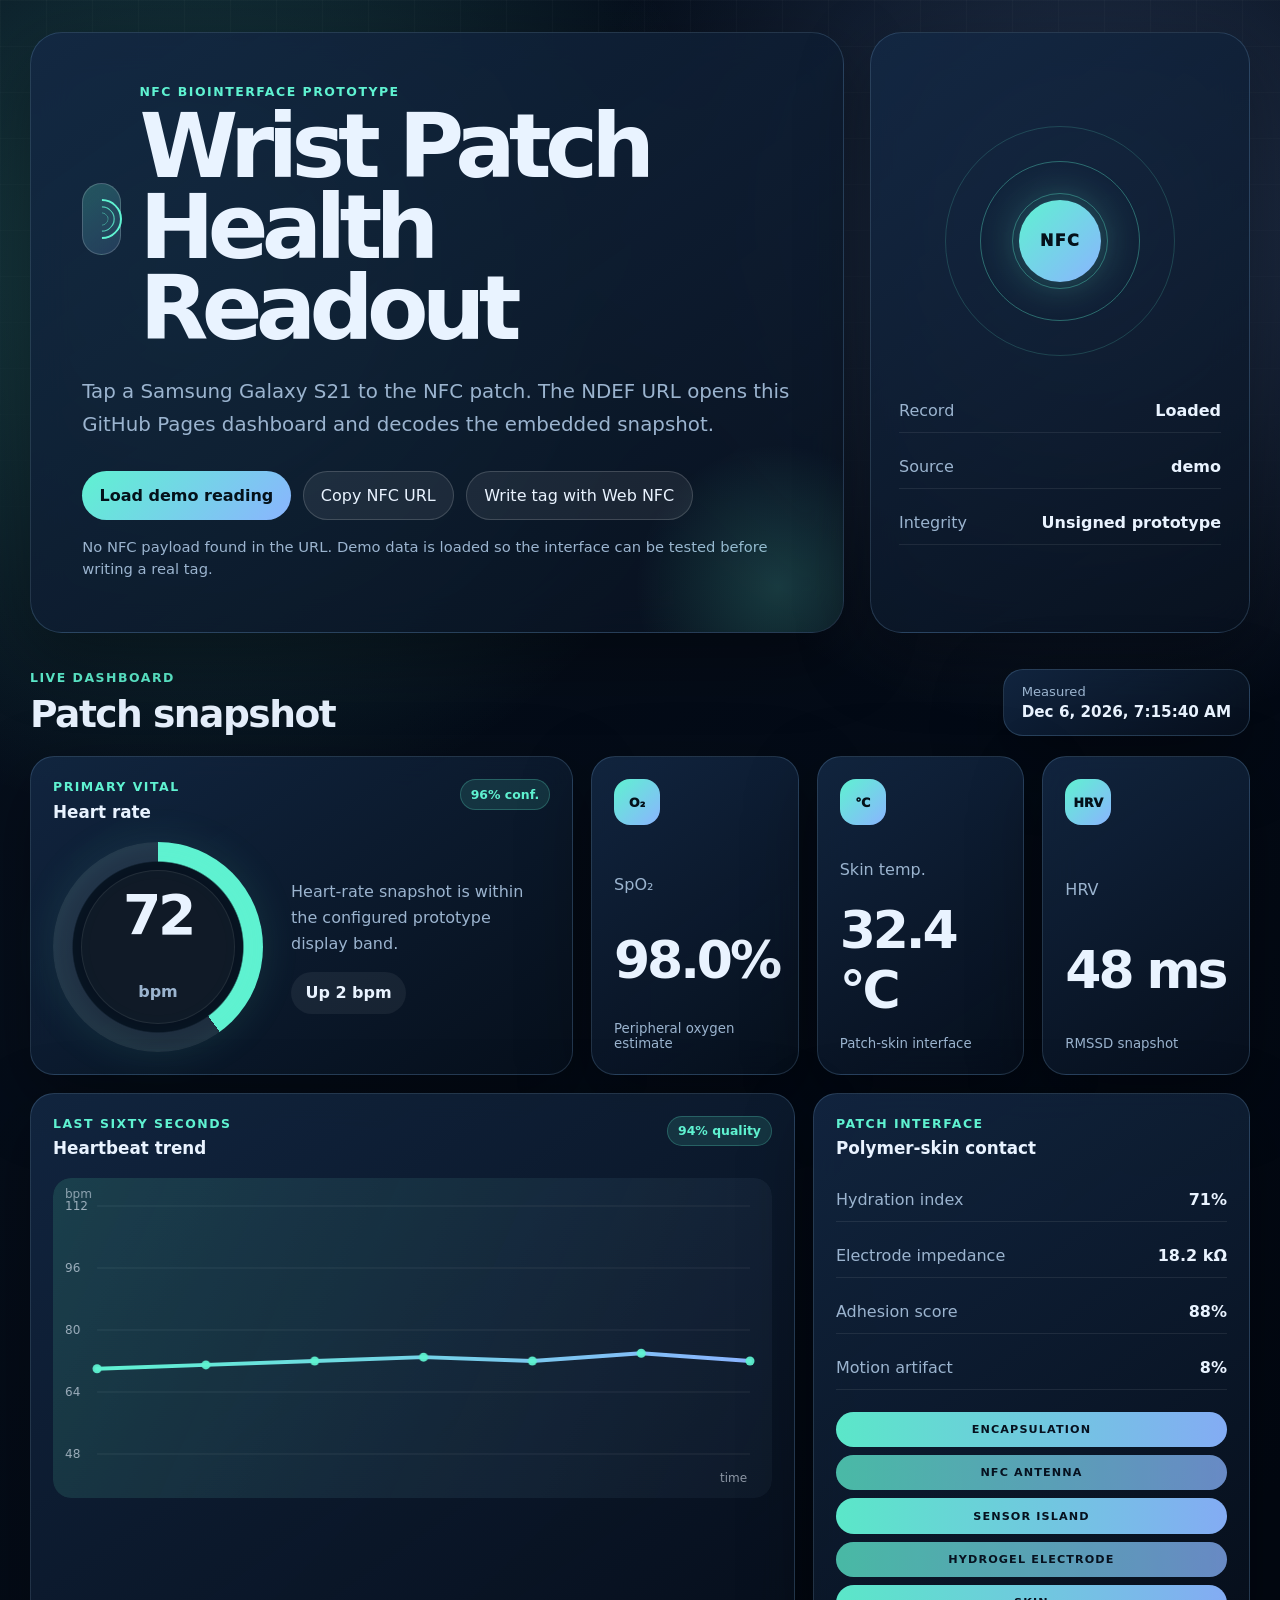
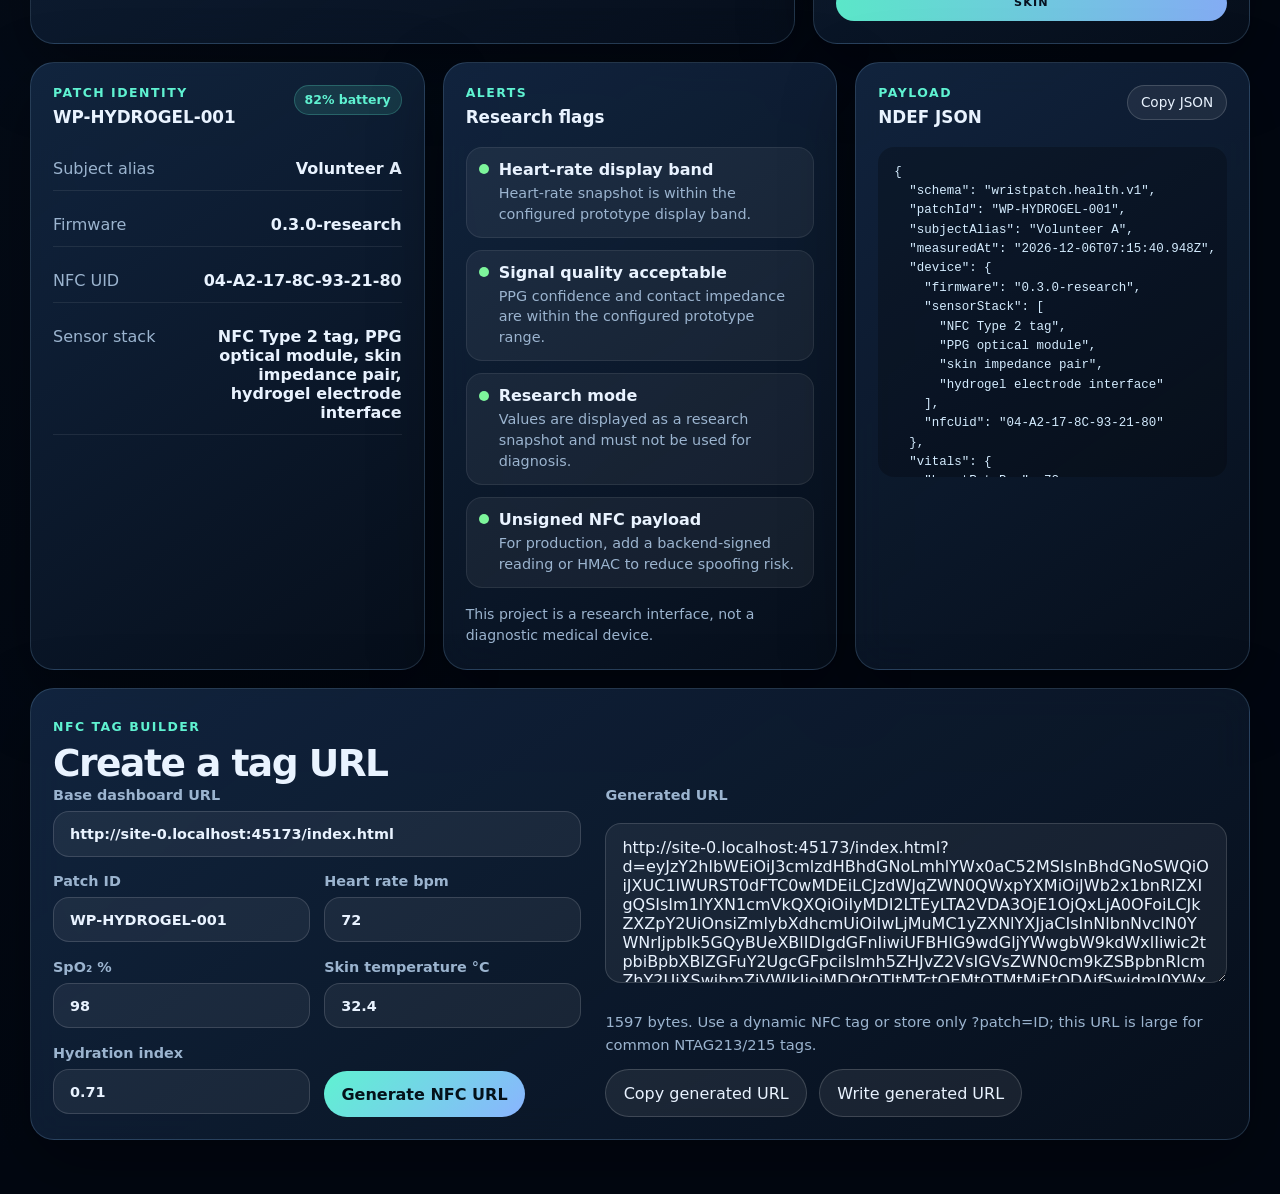
==== index.html @ dd530c8d "Add files via upload" ====
<!doctype html>
<html lang="en" data-theme="dark">
<head>
  <meta charset="utf-8" />
  <meta name="viewport" content="width=device-width, initial-scale=1, viewport-fit=cover" />
  <meta name="theme-color" content="#07111f" />
  <meta name="description" content="NFC-readable wrist patch health dashboard for GitHub Pages and Samsung Galaxy S21." />
  <title>NFC Wrist Patch Dashboard</title>
  <link rel="manifest" href="manifest.webmanifest" />
  <link rel="stylesheet" href="assets/styles.css" />
</head>
<body>
  <a class="skip-link" href="#dashboard">Skip to dashboard</a>

  <main class="app-shell">
    <section class="hero" aria-labelledby="page-title">
      <div class="hero__content">
        <div class="brand-row" aria-label="Project identity">
          <div class="brand-mark" aria-hidden="true">
            <span></span><span></span><span></span>
          </div>
          <div>
            <p class="eyebrow">NFC Biointerface Prototype</p>
            <h1 id="page-title">Wrist Patch Health Readout</h1>
          </div>
        </div>
        <p class="hero__copy">
          Tap a Samsung Galaxy S21 to the NFC patch. The NDEF URL opens this GitHub Pages dashboard and decodes the embedded snapshot.
        </p>
        <div class="hero__actions" aria-label="Dashboard actions">
          <button class="button button--primary" id="demoButton" type="button">Load demo reading</button>
          <button class="button" id="copyUrlButton" type="button">Copy NFC URL</button>
          <button class="button" id="writeTagButton" type="button">Write tag with Web NFC</button>
        </div>
        <p class="notice" id="runtimeNotice" role="status" aria-live="polite"></p>
      </div>
      <aside class="hero__panel" aria-label="Current NFC status">
        <div class="nfc-orbit" aria-hidden="true">
          <div class="orbit orbit--outer"></div>
          <div class="orbit orbit--middle"></div>
          <div class="orbit orbit--inner"></div>
          <div class="orbit__core">NFC</div>
        </div>
        <dl class="status-list">
          <div><dt>Record</dt><dd id="recordStatus">Waiting</dd></div>
          <div><dt>Source</dt><dd id="recordSource">No tag yet</dd></div>
          <div><dt>Integrity</dt><dd id="integrityStatus">Unsigned</dd></div>
        </dl>
      </aside>
    </section>

    <section class="dashboard" id="dashboard" aria-labelledby="dashboard-title">
      <div class="section-heading">
        <div>
          <p class="eyebrow">Live dashboard</p>
          <h2 id="dashboard-title">Patch snapshot</h2>
        </div>
        <div class="timestamp-card">
          <span>Measured</span>
          <strong id="measuredAt">—</strong>
        </div>
      </div>

      <div class="grid grid--hero-metrics">
        <article class="card card--pulse" aria-labelledby="heart-rate-title">
          <div class="card__header">
            <div>
              <p class="eyebrow">Primary vital</p>
              <h3 id="heart-rate-title">Heart rate</h3>
            </div>
            <span class="quality-pill" id="heartConfidence">—</span>
          </div>
          <div class="pulse-layout">
            <div class="metric-ring" id="heartRing" style="--value: 0;" role="img" aria-label="Heart rate gauge">
              <div class="metric-ring__inner">
                <strong id="heartRate">—</strong>
                <span>bpm</span>
              </div>
            </div>
            <div class="pulse-meta">
              <p id="heartStatus">Awaiting NFC reading.</p>
              <div class="trend" id="heartTrend">—</div>
            </div>
          </div>
        </article>

        <article class="card mini-metric">
          <span class="metric-icon" aria-hidden="true">O₂</span>
          <p>SpO₂</p>
          <strong id="spo2">—</strong>
          <small>Peripheral oxygen estimate</small>
        </article>

        <article class="card mini-metric">
          <span class="metric-icon" aria-hidden="true">℃</span>
          <p>Skin temp.</p>
          <strong id="skinTemp">—</strong>
          <small>Patch-skin interface</small>
        </article>

        <article class="card mini-metric">
          <span class="metric-icon" aria-hidden="true">HRV</span>
          <p>HRV</p>
          <strong id="hrv">—</strong>
          <small>RMSSD snapshot</small>
        </article>
      </div>

      <div class="grid grid--secondary">
        <article class="card chart-card">
          <div class="card__header">
            <div>
              <p class="eyebrow">Last sixty seconds</p>
              <h3>Heartbeat trend</h3>
            </div>
            <span class="quality-pill" id="signalQuality">—</span>
          </div>
          <canvas id="heartChart" width="900" height="320" aria-label="Heart-rate trend chart"></canvas>
        </article>

        <article class="card materials-card">
          <div class="card__header">
            <div>
              <p class="eyebrow">Patch interface</p>
              <h3>Polymer-skin contact</h3>
            </div>
          </div>
          <dl class="interface-metrics">
            <div><dt>Hydration index</dt><dd id="hydration">—</dd></div>
            <div><dt>Electrode impedance</dt><dd id="impedance">—</dd></div>
            <div><dt>Adhesion score</dt><dd id="adhesion">—</dd></div>
            <div><dt>Motion artifact</dt><dd id="motionArtifact">—</dd></div>
          </dl>
          <div class="stack-visual" aria-hidden="true">
            <span>encapsulation</span><span>NFC antenna</span><span>sensor island</span><span>hydrogel electrode</span><span>skin</span>
          </div>
        </article>
      </div>

      <div class="grid grid--details">
        <article class="card">
          <div class="card__header">
            <div>
              <p class="eyebrow">Patch identity</p>
              <h3 id="patchId">—</h3>
            </div>
            <span class="quality-pill" id="battery">—</span>
          </div>
          <dl class="detail-list">
            <div><dt>Subject alias</dt><dd id="subjectAlias">—</dd></div>
            <div><dt>Firmware</dt><dd id="firmware">—</dd></div>
            <div><dt>NFC UID</dt><dd id="nfcUid">—</dd></div>
            <div><dt>Sensor stack</dt><dd id="sensorStack">—</dd></div>
          </dl>
        </article>

        <article class="card">
          <div class="card__header">
            <div>
              <p class="eyebrow">Alerts</p>
              <h3>Research flags</h3>
            </div>
          </div>
          <ul class="alert-list" id="alerts"></ul>
          <p class="card-note">This project is a research interface, not a diagnostic medical device.</p>
        </article>

        <article class="card raw-card">
          <div class="card__header">
            <div>
              <p class="eyebrow">Payload</p>
              <h3>NDEF JSON</h3>
            </div>
            <button class="button button--small" id="copyJsonButton" type="button">Copy JSON</button>
          </div>
          <pre id="rawPayload" tabindex="0">No NFC payload loaded.</pre>
        </article>
      </div>
    </section>

    <section class="builder card" aria-labelledby="builder-title">
      <div class="section-heading">
        <div>
          <p class="eyebrow">NFC tag builder</p>
          <h2 id="builder-title">Create a tag URL</h2>
        </div>
      </div>
      <div class="builder-grid">
        <form id="builderForm" class="builder-form">
          <label>Base dashboard URL
            <input name="baseUrl" id="baseUrl" inputmode="url" autocomplete="url" />
          </label>
          <label>Patch ID
            <input name="patchId" id="builderPatchId" value="WP-HYDROGEL-001" />
          </label>
          <label>Heart rate bpm
            <input name="heartRate" id="builderHeartRate" type="number" min="25" max="240" value="72" />
          </label>
          <label>SpO₂ %
            <input name="spo2" id="builderSpo2" type="number" min="50" max="100" step="0.1" value="98" />
          </label>
          <label>Skin temperature °C
            <input name="skinTemp" id="builderSkinTemp" type="number" min="20" max="45" step="0.1" value="32.4" />
          </label>
          <label>Hydration index
            <input name="hydration" id="builderHydration" type="number" min="0" max="1" step="0.01" value="0.71" />
          </label>
          <button class="button button--primary" type="submit">Generate NFC URL</button>
        </form>
        <div class="builder-output">
          <label for="generatedUrl">Generated URL</label>
          <textarea id="generatedUrl" rows="6" readonly></textarea>
          <p id="urlSize" class="notice"></p>
          <div class="hero__actions">
            <button class="button" id="copyGeneratedButton" type="button">Copy generated URL</button>
            <button class="button" id="writeGeneratedButton" type="button">Write generated URL</button>
          </div>
        </div>
      </div>
    </section>
  </main>

  <template id="alertTemplate">
    <li><span></span><strong></strong><p></p></li>
  </template>

  <script src="assets/app.js" defer></script>
</body>
</html>
---- assets/styles.css ----
:root {
  color-scheme: dark;
  --bg: #07111f;
  --bg-2: #0d1f34;
  --surface: rgba(15, 32, 54, 0.78);
  --surface-strong: rgba(20, 42, 72, 0.94);
  --border: rgba(155, 207, 255, 0.18);
  --text: #e9f3ff;
  --muted: #9bb4cf;
  --accent: #5ff2d1;
  --accent-2: #8ab4ff;
  --warning: #ffd166;
  --danger: #ff6b7a;
  --ok: #7df59b;
  --shadow: 0 24px 70px rgba(0, 0, 0, 0.34);
  --radius-xl: 32px;
  --radius-lg: 24px;
  --radius-md: 16px;
  --max-width: 1220px;
  font-family: Inter, ui-sans-serif, system-ui, -apple-system, BlinkMacSystemFont, "Segoe UI", sans-serif;
}

* { box-sizing: border-box; }
html { scroll-behavior: smooth; }
body {
  margin: 0;
  min-height: 100vh;
  background:
    radial-gradient(circle at 15% 10%, rgba(95, 242, 209, 0.22), transparent 34rem),
    radial-gradient(circle at 85% 8%, rgba(138, 180, 255, 0.24), transparent 32rem),
    linear-gradient(135deg, var(--bg), #020711 68%);
  color: var(--text);
}
body::before {
  content: "";
  position: fixed;
  inset: 0;
  pointer-events: none;
  background-image:
    linear-gradient(rgba(255,255,255,0.035) 1px, transparent 1px),
    linear-gradient(90deg, rgba(255,255,255,0.035) 1px, transparent 1px);
  background-size: 46px 46px;
  mask-image: linear-gradient(to bottom, rgba(0,0,0,.65), transparent 78%);
}
button, input, textarea { font: inherit; }
button { cursor: pointer; }
button:disabled { cursor: not-allowed; opacity: .6; }

.skip-link {
  position: absolute;
  left: 1rem;
  top: -4rem;
  z-index: 10;
  padding: .75rem 1rem;
  border-radius: 999px;
  background: var(--accent);
  color: #031018;
  font-weight: 800;
  text-decoration: none;
}
.skip-link:focus { top: 1rem; }

.app-shell {
  position: relative;
  width: min(var(--max-width), calc(100% - 28px));
  margin: 0 auto;
  padding: 32px 0 54px;
}

.hero {
  display: grid;
  grid-template-columns: minmax(0, 1fr) 380px;
  gap: 26px;
  align-items: stretch;
  margin-bottom: 28px;
}
.hero__content,
.hero__panel,
.card,
.timestamp-card {
  border: 1px solid var(--border);
  background: linear-gradient(145deg, rgba(19, 40, 68, 0.88), rgba(8, 17, 30, 0.78));
  box-shadow: var(--shadow);
  backdrop-filter: blur(18px);
}
.hero__content {
  border-radius: var(--radius-xl);
  padding: clamp(24px, 4vw, 54px);
  overflow: hidden;
  position: relative;
}
.hero__content::after {
  content: "";
  position: absolute;
  right: -90px;
  bottom: -110px;
  width: 310px;
  height: 310px;
  background: radial-gradient(circle, rgba(95, 242, 209, 0.18), transparent 65%);
}
.brand-row {
  position: relative;
  z-index: 1;
  display: flex;
  gap: 18px;
  align-items: center;
}
.brand-mark {
  width: 72px;
  height: 72px;
  border-radius: 24px;
  display: grid;
  place-items: center;
  background: linear-gradient(145deg, rgba(95,242,209,.24), rgba(138,180,255,.16));
  border: 1px solid rgba(255,255,255,.18);
}
.brand-mark span {
  position: absolute;
  width: 40px;
  height: 40px;
  border: 2px solid var(--accent);
  border-left-color: transparent;
  border-bottom-color: transparent;
  border-radius: 999px;
  transform: rotate(45deg) scale(var(--scale, 1));
}
.brand-mark span:nth-child(2) { --scale: .64; opacity: .75; }
.brand-mark span:nth-child(3) { --scale: .32; opacity: .55; }
.eyebrow {
  margin: 0 0 .45rem;
  color: var(--accent);
  font-size: .78rem;
  font-weight: 800;
  letter-spacing: .12em;
  text-transform: uppercase;
}
h1, h2, h3, p { margin-top: 0; }
h1 {
  margin-bottom: .35rem;
  font-size: clamp(2.3rem, 7vw, 5.6rem);
  line-height: .9;
  letter-spacing: -.075em;
}
h2 { margin-bottom: 0; font-size: clamp(1.55rem, 3vw, 2.35rem); letter-spacing: -.04em; }
h3 { margin-bottom: 0; font-size: 1.05rem; }
.hero__copy {
  position: relative;
  z-index: 1;
  max-width: 730px;
  margin: 22px 0 30px;
  color: var(--muted);
  font-size: clamp(1.03rem, 2vw, 1.24rem);
  line-height: 1.65;
}
.hero__actions { display: flex; flex-wrap: wrap; gap: 12px; position: relative; z-index: 1; }
.button {
  border: 1px solid rgba(255,255,255,.16);
  border-radius: 999px;
  padding: .85rem 1.08rem;
  color: var(--text);
  background: rgba(255,255,255,.07);
  transition: transform .18s ease, background .18s ease, border-color .18s ease;
}
.button:hover { transform: translateY(-1px); background: rgba(255,255,255,.11); border-color: rgba(255,255,255,.3); }
.button--primary {
  background: linear-gradient(135deg, var(--accent), var(--accent-2));
  color: #04111a;
  border: none;
  font-weight: 900;
}
.button--small { padding: .55rem .8rem; font-size: .85rem; }
.notice { margin: 16px 0 0; color: var(--muted); font-size: .92rem; line-height: 1.55; }

.hero__panel {
  border-radius: var(--radius-xl);
  padding: 28px;
  display: grid;
  align-content: center;
  gap: 28px;
  min-height: 430px;
}
.nfc-orbit {
  position: relative;
  min-height: 240px;
  display: grid;
  place-items: center;
}
.orbit {
  position: absolute;
  border-radius: 999px;
  border: 1px solid rgba(95, 242, 209, .35);
  animation: breathe 4.2s ease-in-out infinite;
}
.orbit--outer { width: 230px; height: 230px; opacity: .5; }
.orbit--middle { width: 160px; height: 160px; animation-delay: -.8s; }
.orbit--inner { width: 96px; height: 96px; animation-delay: -1.5s; }
.orbit__core {
  width: 82px;
  height: 82px;
  border-radius: 50%;
  display: grid;
  place-items: center;
  color: #04111a;
  background: linear-gradient(135deg, var(--accent), var(--accent-2));
  font-weight: 1000;
  letter-spacing: .08em;
  box-shadow: 0 0 40px rgba(95, 242, 209, .32);
}
@keyframes breathe {
  0%, 100% { transform: scale(.97); opacity: .42; }
  50% { transform: scale(1.04); opacity: .86; }
}
.status-list,
.detail-list,
.interface-metrics { margin: 0; display: grid; gap: 12px; }
.status-list div,
.detail-list div,
.interface-metrics div {
  display: flex;
  justify-content: space-between;
  gap: 12px;
  padding: 12px 0;
  border-bottom: 1px solid rgba(255,255,255,.08);
}
dt { color: var(--muted); }
dd { margin: 0; text-align: right; font-weight: 800; }

.dashboard { display: grid; gap: 18px; }
.section-heading {
  display: flex;
  justify-content: space-between;
  align-items: end;
  gap: 18px;
  margin: 8px 0 2px;
}
.timestamp-card {
  border-radius: 20px;
  padding: 14px 18px;
  min-width: 230px;
}
.timestamp-card span { display: block; color: var(--muted); font-size: .82rem; }
.timestamp-card strong { display: block; margin-top: 4px; font-size: .95rem; }
.grid { display: grid; gap: 18px; }
.grid--hero-metrics { grid-template-columns: minmax(0, 1.7fr) repeat(3, minmax(150px, .65fr)); }
.grid--secondary { grid-template-columns: minmax(0, 1.4fr) minmax(330px, .8fr); }
.grid--details { grid-template-columns: repeat(3, minmax(0, 1fr)); align-items: stretch; }
.card {
  border-radius: var(--radius-lg);
  padding: 22px;
  min-width: 0;
}
.card__header {
  display: flex;
  justify-content: space-between;
  align-items: start;
  gap: 16px;
  margin-bottom: 20px;
}
.quality-pill {
  display: inline-flex;
  align-items: center;
  justify-content: center;
  min-width: 62px;
  padding: .42rem .62rem;
  border-radius: 999px;
  background: rgba(95, 242, 209, .12);
  color: var(--accent);
  border: 1px solid rgba(95, 242, 209, .24);
  font-size: .78rem;
  font-weight: 900;
}
.quality-pill.warn { color: var(--warning); border-color: rgba(255,209,102,.32); background: rgba(255,209,102,.11); }
.quality-pill.danger { color: var(--danger); border-color: rgba(255,107,122,.32); background: rgba(255,107,122,.11); }
.pulse-layout { display: grid; grid-template-columns: 210px minmax(0, 1fr); gap: 28px; align-items: center; }
.metric-ring {
  width: 210px;
  height: 210px;
  border-radius: 50%;
  display: grid;
  place-items: center;
  background:
    radial-gradient(circle at center, rgba(7,17,31,1) 0 57%, transparent 58%),
    conic-gradient(var(--accent) calc(var(--value) * 1%), rgba(255,255,255,.08) 0);
  box-shadow: inset 0 0 40px rgba(95,242,209,.1), 0 0 40px rgba(95,242,209,.1);
}
.metric-ring__inner {
  width: 154px;
  height: 154px;
  display: grid;
  place-items: center;
  border-radius: 50%;
  background: rgba(255,255,255,.04);
  border: 1px solid rgba(255,255,255,.08);
}
.metric-ring strong { font-size: 3.45rem; letter-spacing: -.06em; line-height: .85; }
.metric-ring span { color: var(--muted); font-weight: 800; }
.pulse-meta p { color: var(--muted); line-height: 1.6; }
.trend {
  display: inline-flex;
  padding: .7rem .9rem;
  border-radius: 999px;
  background: rgba(255,255,255,.06);
  color: var(--text);
  font-weight: 800;
}
.mini-metric { display: grid; align-content: space-between; min-height: 220px; }
.metric-icon {
  display: inline-flex;
  width: 46px;
  height: 46px;
  align-items: center;
  justify-content: center;
  border-radius: 16px;
  color: #04111a;
  background: linear-gradient(135deg, var(--accent), var(--accent-2));
  font-size: .78rem;
  font-weight: 1000;
}
.mini-metric p { margin: 18px 0 4px; color: var(--muted); }
.mini-metric strong { font-size: clamp(2.2rem, 5vw, 3.25rem); letter-spacing: -.06em; }
.mini-metric small { color: var(--muted); }
.chart-card canvas {
  width: 100%;
  min-height: 250px;
  display: block;
  border-radius: 18px;
  background: rgba(0,0,0,.12);
}
.materials-card { overflow: hidden; }
.stack-visual {
  display: grid;
  gap: 8px;
  margin-top: 22px;
}
.stack-visual span {
  display: block;
  padding: .7rem .9rem;
  border-radius: 999px;
  text-align: center;
  text-transform: uppercase;
  letter-spacing: .1em;
  font-size: .7rem;
  font-weight: 900;
  color: #06111f;
  background: linear-gradient(90deg, rgba(95,242,209,.95), rgba(138,180,255,.95));
}
.stack-visual span:nth-child(even) { opacity: .78; }
.detail-list dd { max-width: 58%; overflow-wrap: anywhere; }
.alert-list { list-style: none; display: grid; gap: 12px; padding: 0; margin: 0; }
.alert-list li {
  display: grid;
  grid-template-columns: auto 1fr;
  gap: 4px 10px;
  align-items: center;
  padding: 12px;
  border-radius: 16px;
  background: rgba(255,255,255,.055);
  border: 1px solid rgba(255,255,255,.08);
}
.alert-list li span {
  width: 10px;
  height: 10px;
  border-radius: 50%;
  background: var(--ok);
}
.alert-list li.warn span { background: var(--warning); }
.alert-list li.danger span { background: var(--danger); }
.alert-list li p { grid-column: 2; margin: 0; color: var(--muted); font-size: .9rem; line-height: 1.45; }
.card-note { margin: 16px 0 0; color: var(--muted); font-size: .88rem; line-height: 1.55; }
.raw-card pre {
  overflow: auto;
  max-height: 330px;
  margin: 0;
  padding: 16px;
  border-radius: 16px;
  background: rgba(0,0,0,.24);
  color: #d4ecff;
  font-size: .78rem;
  line-height: 1.55;
}
.builder { margin-top: 18px; }
.builder-grid { display: grid; grid-template-columns: minmax(0, .85fr) minmax(0, 1fr); gap: 24px; }
.builder-form { display: grid; grid-template-columns: repeat(2, minmax(0, 1fr)); gap: 14px; }
.builder-form label:first-child { grid-column: 1 / -1; }
label { color: var(--muted); font-size: .9rem; font-weight: 700; }
input, textarea {
  width: 100%;
  margin-top: 8px;
  border: 1px solid rgba(255,255,255,.14);
  border-radius: 16px;
  padding: .85rem 1rem;
  color: var(--text);
  background: rgba(255,255,255,.06);
  outline: none;
}
textarea { min-height: 160px; resize: vertical; }
input:focus, textarea:focus { border-color: rgba(95,242,209,.62); box-shadow: 0 0 0 4px rgba(95,242,209,.08); }
.builder-form .button { align-self: end; justify-self: start; }
.builder-output { display: grid; align-content: start; gap: 12px; }

@media (max-width: 1040px) {
  .hero, .grid--secondary, .grid--details, .builder-grid { grid-template-columns: 1fr; }
  .grid--hero-metrics { grid-template-columns: repeat(3, minmax(0, 1fr)); }
  .card--pulse { grid-column: 1 / -1; }
}
@media (max-width: 720px) {
  .app-shell { width: min(100% - 18px, var(--max-width)); padding-top: 16px; }
  .hero__content, .hero__panel, .card { border-radius: 22px; padding: 18px; }
  .hero__panel { min-height: auto; }
  .grid--hero-metrics { grid-template-columns: 1fr; }
  .pulse-layout { grid-template-columns: 1fr; justify-items: center; text-align: center; }
  .section-heading { align-items: stretch; flex-direction: column; }
  .timestamp-card { min-width: 0; }
  .builder-form { grid-template-columns: 1fr; }
}
@media (prefers-reduced-motion: reduce) {
  *, *::before, *::after { animation-duration: .01ms !important; animation-iteration-count: 1 !important; transition-duration: .01ms !important; scroll-behavior: auto !important; }
}
@media print {
  body { background: #fff; color: #000; }
  .hero__actions, .builder, .nfc-orbit { display: none; }
  .card, .hero__content, .hero__panel, .timestamp-card { box-shadow: none; background: #fff; border-color: #bbb; }
}
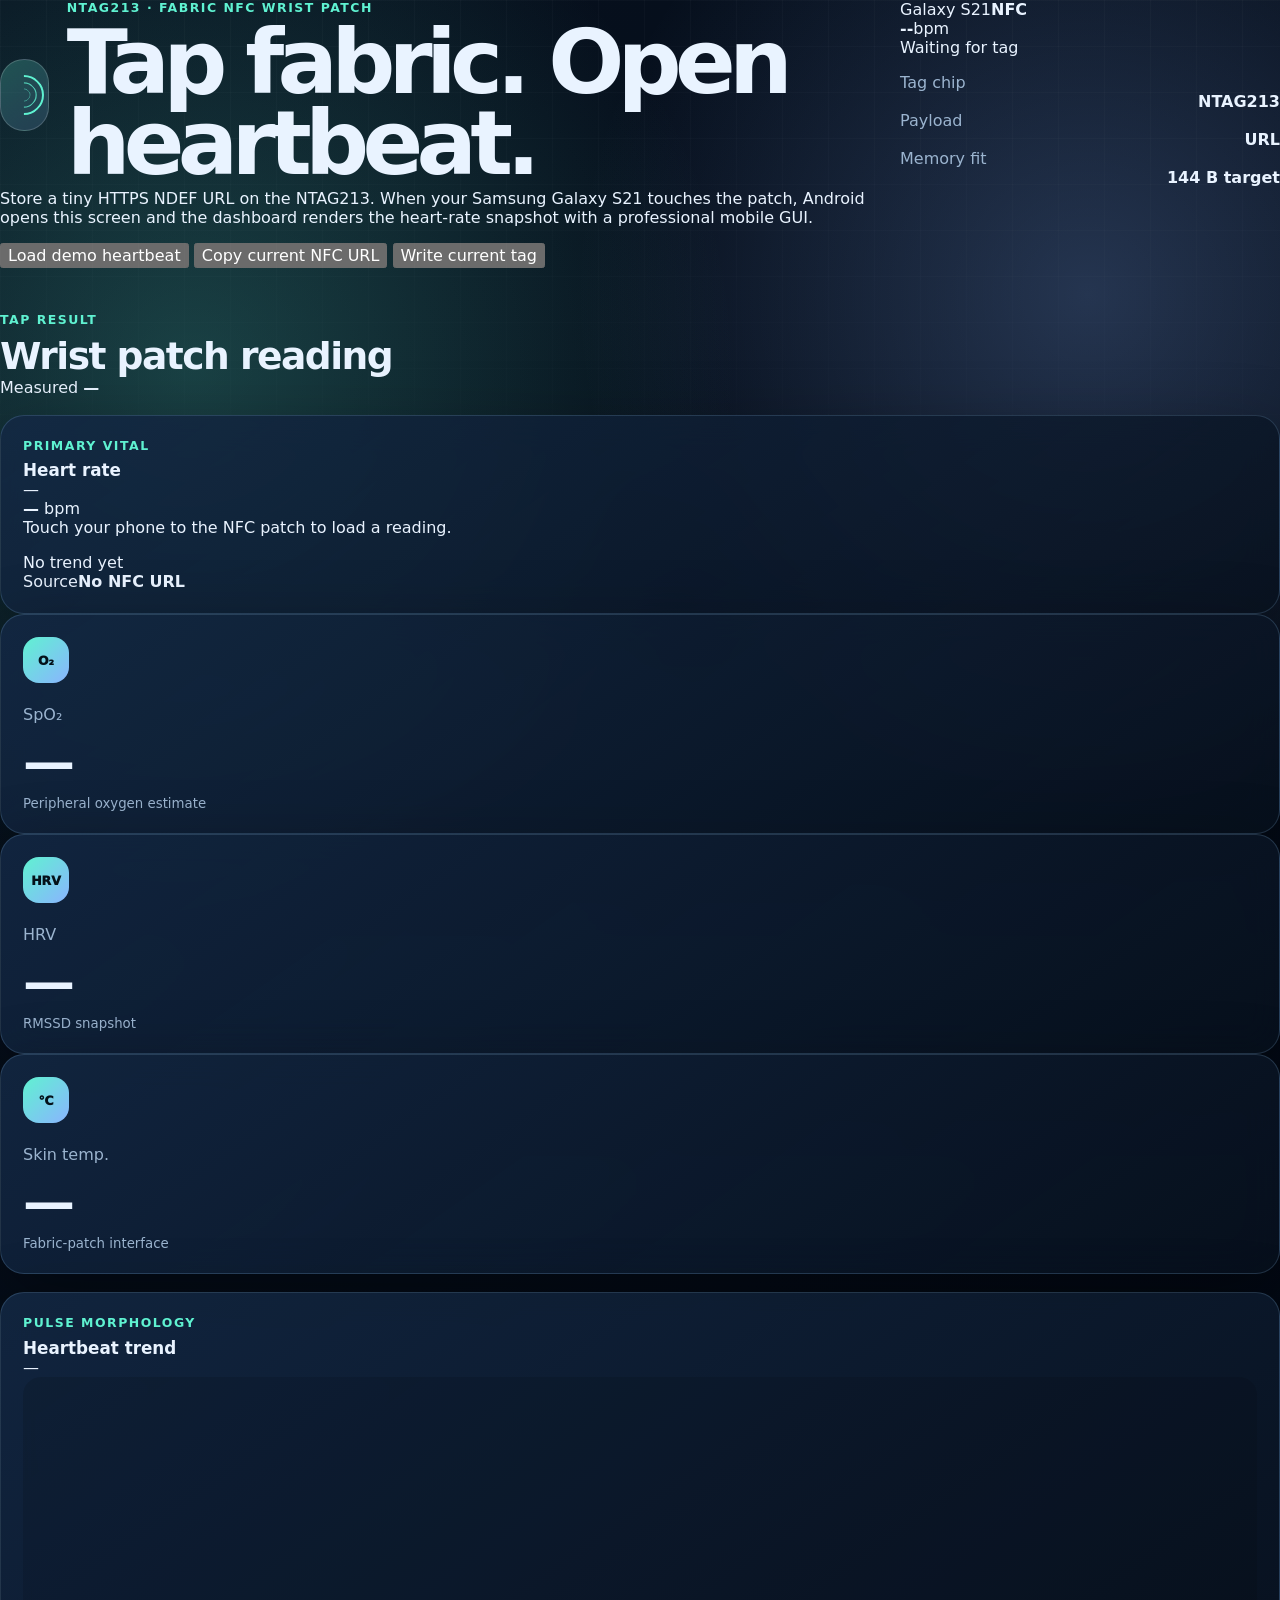
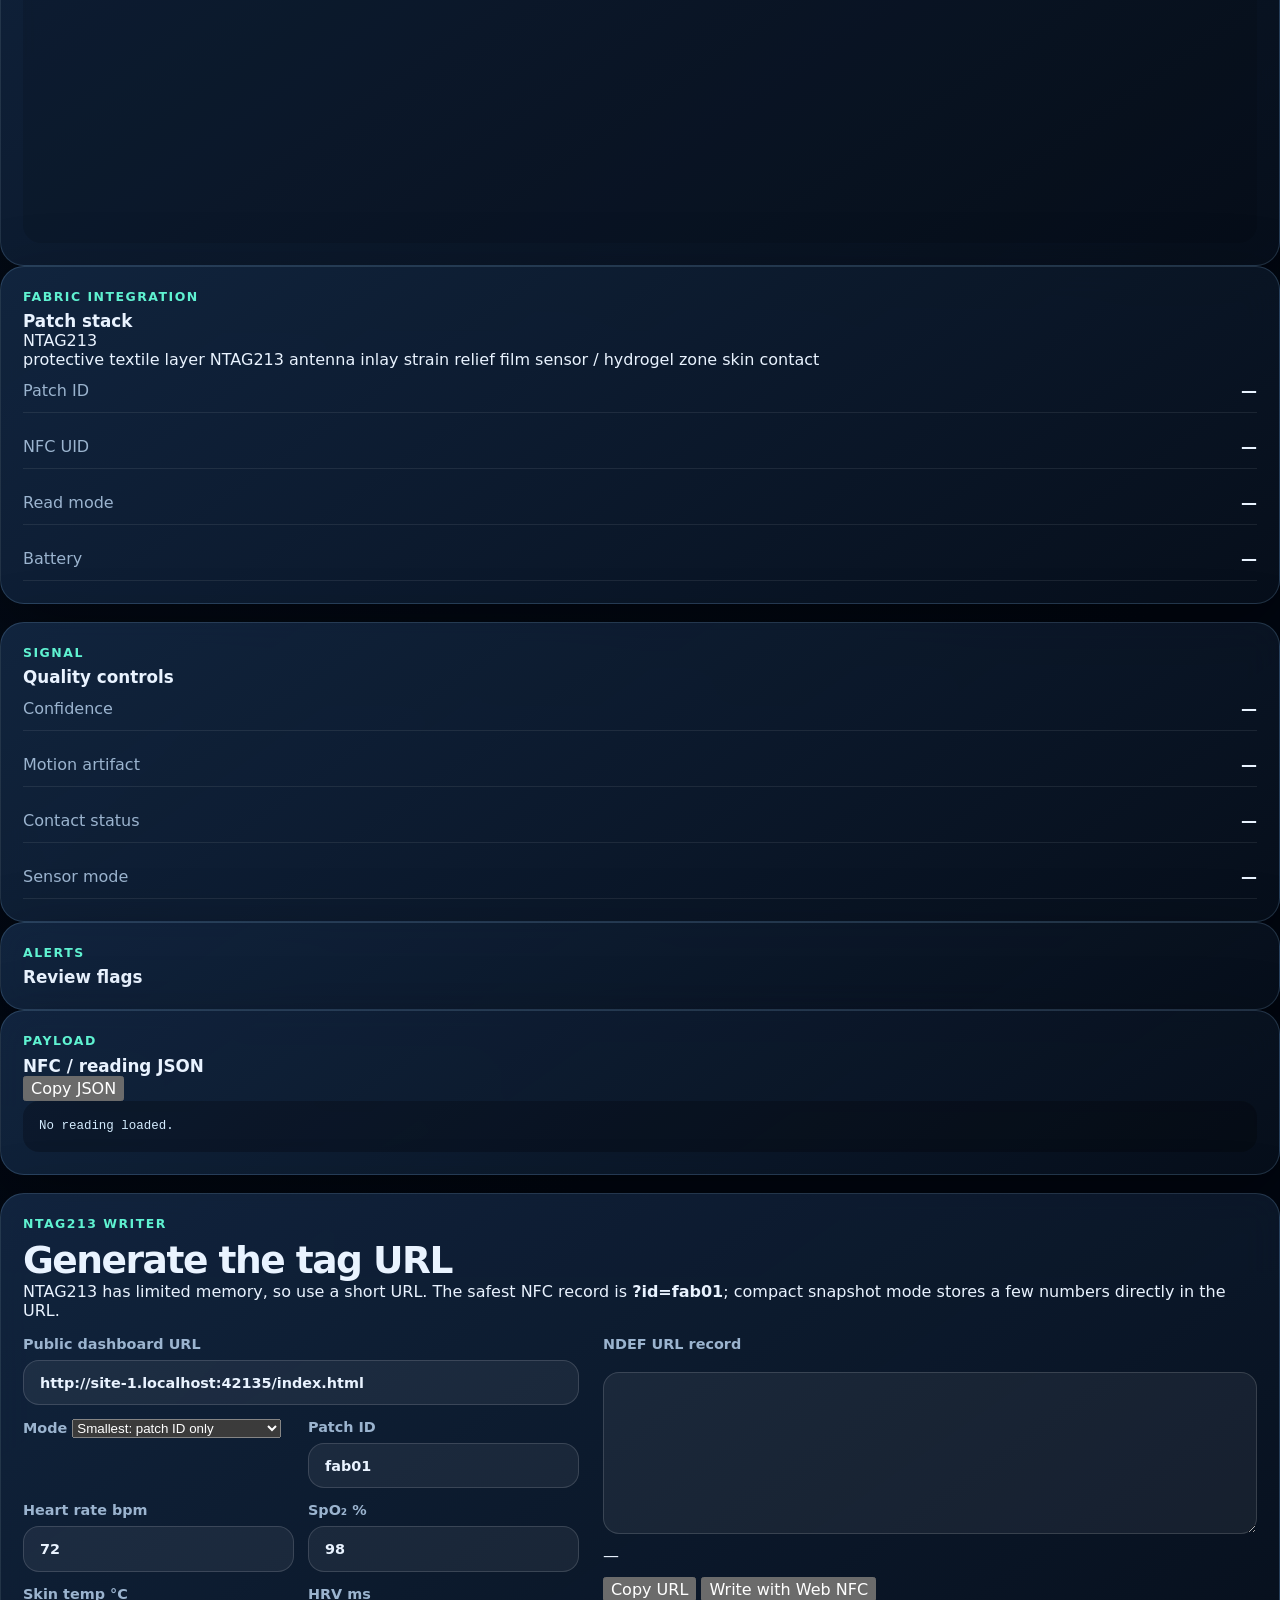
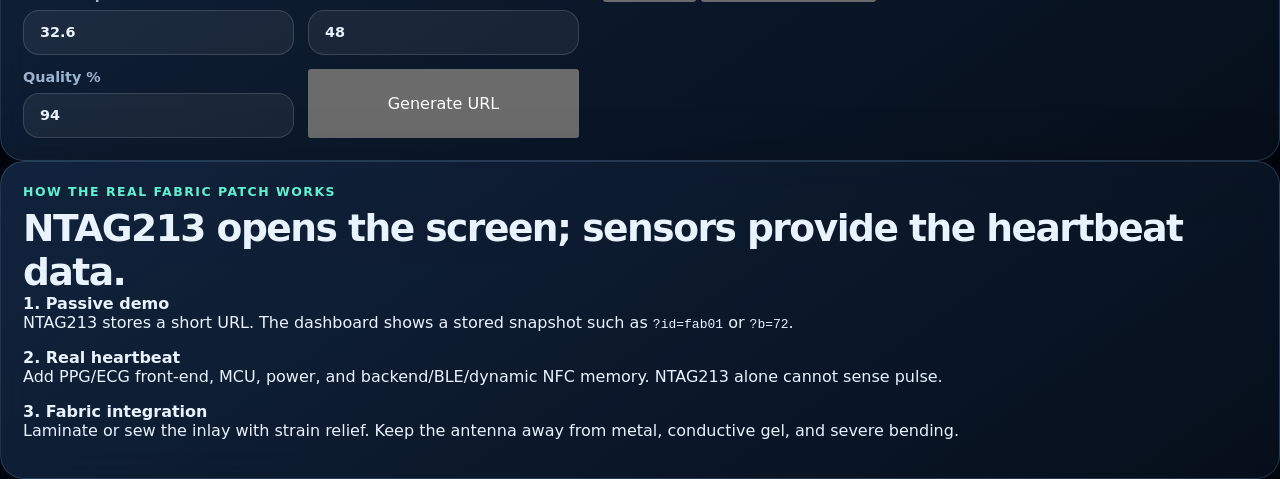
==== commit 462884fd: "Update dashboard for NTAG213 fabric patch UX" ====
--- a/index.html
+++ b/index.html
@@ -3,225 +3,255 @@
 <head>
   <meta charset="utf-8" />
   <meta name="viewport" content="width=device-width, initial-scale=1, viewport-fit=cover" />
-  <meta name="theme-color" content="#07111f" />
-  <meta name="description" content="NFC-readable wrist patch health dashboard for GitHub Pages and Samsung Galaxy S21." />
-  <title>NFC Wrist Patch Dashboard</title>
+  <meta name="theme-color" content="#08111f" />
+  <meta name="description" content="Professional tap-to-open NTAG213 fabric wrist patch heartbeat dashboard." />
+  <title>NTAG213 Fabric Wrist Patch | Heartbeat Dashboard</title>
   <link rel="manifest" href="manifest.webmanifest" />
+  <link rel="icon" href="assets/icon.svg" type="image/svg+xml" />
   <link rel="stylesheet" href="assets/styles.css" />
 </head>
 <body>
   <a class="skip-link" href="#dashboard">Skip to dashboard</a>
 
-  <main class="app-shell">
-    <section class="hero" aria-labelledby="page-title">
-      <div class="hero__content">
-        <div class="brand-row" aria-label="Project identity">
+  <main class="shell">
+    <section class="hero" aria-labelledby="hero-title">
+      <div class="hero-copy glass">
+        <div class="brand-row">
           <div class="brand-mark" aria-hidden="true">
             <span></span><span></span><span></span>
           </div>
           <div>
-            <p class="eyebrow">NFC Biointerface Prototype</p>
-            <h1 id="page-title">Wrist Patch Health Readout</h1>
-          </div>
-        </div>
-        <p class="hero__copy">
-          Tap a Samsung Galaxy S21 to the NFC patch. The NDEF URL opens this GitHub Pages dashboard and decodes the embedded snapshot.
+            <p class="eyebrow">NTAG213 · Fabric NFC Wrist Patch</p>
+            <h1 id="hero-title">Tap fabric. Open heartbeat.</h1>
+          </div>
+        </div>
+        <p class="lead">
+          Store a tiny HTTPS NDEF URL on the NTAG213. When your Samsung Galaxy S21 touches the patch, Android opens this screen and the dashboard renders the heart-rate snapshot with a professional mobile GUI.
         </p>
-        <div class="hero__actions" aria-label="Dashboard actions">
-          <button class="button button--primary" id="demoButton" type="button">Load demo reading</button>
-          <button class="button" id="copyUrlButton" type="button">Copy NFC URL</button>
-          <button class="button" id="writeTagButton" type="button">Write tag with Web NFC</button>
-        </div>
-        <p class="notice" id="runtimeNotice" role="status" aria-live="polite"></p>
-      </div>
-      <aside class="hero__panel" aria-label="Current NFC status">
-        <div class="nfc-orbit" aria-hidden="true">
-          <div class="orbit orbit--outer"></div>
-          <div class="orbit orbit--middle"></div>
-          <div class="orbit orbit--inner"></div>
-          <div class="orbit__core">NFC</div>
-        </div>
-        <dl class="status-list">
-          <div><dt>Record</dt><dd id="recordStatus">Waiting</dd></div>
-          <div><dt>Source</dt><dd id="recordSource">No tag yet</dd></div>
-          <div><dt>Integrity</dt><dd id="integrityStatus">Unsigned</dd></div>
+        <div class="hero-actions" aria-label="Main actions">
+          <button class="btn btn-primary" id="loadDemo" type="button">Load demo heartbeat</button>
+          <button class="btn" id="copyCurrentUrl" type="button">Copy current NFC URL</button>
+          <button class="btn" id="writeCurrentTag" type="button">Write current tag</button>
+        </div>
+        <p class="notice" id="systemNotice" role="status" aria-live="polite"></p>
+      </div>
+
+      <aside class="phone-card glass" aria-label="Tap preview">
+        <div class="phone-frame">
+          <div class="phone-notch"></div>
+          <div class="phone-screen">
+            <div class="mini-status"><span>Galaxy S21</span><strong>NFC</strong></div>
+            <div class="mini-wave" aria-hidden="true"></div>
+            <div class="mini-bpm"><strong id="miniBpm">--</strong><span>bpm</span></div>
+            <p id="miniPatch">Waiting for tag</p>
+          </div>
+        </div>
+        <dl class="status-grid">
+          <div><dt>Tag chip</dt><dd>NTAG213</dd></div>
+          <div><dt>Payload</dt><dd id="payloadMode">URL</dd></div>
+          <div><dt>Memory fit</dt><dd id="memoryFit">144 B target</dd></div>
         </dl>
       </aside>
     </section>
 
     <section class="dashboard" id="dashboard" aria-labelledby="dashboard-title">
-      <div class="section-heading">
+      <div class="section-title">
         <div>
-          <p class="eyebrow">Live dashboard</p>
-          <h2 id="dashboard-title">Patch snapshot</h2>
-        </div>
-        <div class="timestamp-card">
+          <p class="eyebrow">Tap result</p>
+          <h2 id="dashboard-title">Wrist patch reading</h2>
+        </div>
+        <div class="timestamp glass">
           <span>Measured</span>
           <strong id="measuredAt">—</strong>
         </div>
       </div>
 
-      <div class="grid grid--hero-metrics">
-        <article class="card card--pulse" aria-labelledby="heart-rate-title">
-          <div class="card__header">
+      <div class="metric-grid">
+        <article class="card card-heart glass" aria-labelledby="heart-title">
+          <div class="card-head">
             <div>
               <p class="eyebrow">Primary vital</p>
-              <h3 id="heart-rate-title">Heart rate</h3>
-            </div>
-            <span class="quality-pill" id="heartConfidence">—</span>
-          </div>
-          <div class="pulse-layout">
-            <div class="metric-ring" id="heartRing" style="--value: 0;" role="img" aria-label="Heart rate gauge">
-              <div class="metric-ring__inner">
+              <h3 id="heart-title">Heart rate</h3>
+            </div>
+            <span class="pill" id="confidencePill">—</span>
+          </div>
+          <div class="heart-layout">
+            <div class="heart-ring" id="heartRing" style="--ring: 0" role="img" aria-label="Heart rate gauge">
+              <div class="heart-ring-inner">
                 <strong id="heartRate">—</strong>
                 <span>bpm</span>
               </div>
             </div>
-            <div class="pulse-meta">
-              <p id="heartStatus">Awaiting NFC reading.</p>
-              <div class="trend" id="heartTrend">—</div>
-            </div>
-          </div>
-        </article>
-
-        <article class="card mini-metric">
-          <span class="metric-icon" aria-hidden="true">O₂</span>
+            <div class="heart-copy">
+              <p id="heartInterpretation">Touch your phone to the NFC patch to load a reading.</p>
+              <div class="trend-chip" id="trendChip">No trend yet</div>
+              <div class="source-line"><span>Source</span><strong id="readingSource">No NFC URL</strong></div>
+            </div>
+          </div>
+        </article>
+
+        <article class="card mini-metric glass">
+          <span class="metric-icon">O₂</span>
           <p>SpO₂</p>
           <strong id="spo2">—</strong>
           <small>Peripheral oxygen estimate</small>
         </article>
 
-        <article class="card mini-metric">
-          <span class="metric-icon" aria-hidden="true">℃</span>
-          <p>Skin temp.</p>
-          <strong id="skinTemp">—</strong>
-          <small>Patch-skin interface</small>
-        </article>
-
-        <article class="card mini-metric">
-          <span class="metric-icon" aria-hidden="true">HRV</span>
+        <article class="card mini-metric glass">
+          <span class="metric-icon">HRV</span>
           <p>HRV</p>
           <strong id="hrv">—</strong>
           <small>RMSSD snapshot</small>
         </article>
-      </div>
-
-      <div class="grid grid--secondary">
-        <article class="card chart-card">
-          <div class="card__header">
-            <div>
-              <p class="eyebrow">Last sixty seconds</p>
+
+        <article class="card mini-metric glass">
+          <span class="metric-icon">℃</span>
+          <p>Skin temp.</p>
+          <strong id="skinTemp">—</strong>
+          <small>Fabric-patch interface</small>
+        </article>
+      </div>
+
+      <div class="panel-grid">
+        <article class="card chart-card glass">
+          <div class="card-head">
+            <div>
+              <p class="eyebrow">Pulse morphology</p>
               <h3>Heartbeat trend</h3>
             </div>
-            <span class="quality-pill" id="signalQuality">—</span>
-          </div>
-          <canvas id="heartChart" width="900" height="320" aria-label="Heart-rate trend chart"></canvas>
-        </article>
-
-        <article class="card materials-card">
-          <div class="card__header">
-            <div>
-              <p class="eyebrow">Patch interface</p>
-              <h3>Polymer-skin contact</h3>
-            </div>
-          </div>
-          <dl class="interface-metrics">
-            <div><dt>Hydration index</dt><dd id="hydration">—</dd></div>
-            <div><dt>Electrode impedance</dt><dd id="impedance">—</dd></div>
-            <div><dt>Adhesion score</dt><dd id="adhesion">—</dd></div>
+            <span class="pill" id="qualityPill">—</span>
+          </div>
+          <canvas id="waveCanvas" width="900" height="340" aria-label="Heartbeat trend chart"></canvas>
+        </article>
+
+        <article class="card fabric-card glass">
+          <div class="card-head">
+            <div>
+              <p class="eyebrow">Fabric integration</p>
+              <h3>Patch stack</h3>
+            </div>
+            <span class="pill" id="tagPill">NTAG213</span>
+          </div>
+          <div class="fabric-stack" aria-hidden="true">
+            <span>protective textile layer</span>
+            <span>NTAG213 antenna inlay</span>
+            <span>strain relief film</span>
+            <span>sensor / hydrogel zone</span>
+            <span>skin contact</span>
+          </div>
+          <dl class="detail-list">
+            <div><dt>Patch ID</dt><dd id="patchId">—</dd></div>
+            <div><dt>NFC UID</dt><dd id="nfcUid">—</dd></div>
+            <div><dt>Read mode</dt><dd id="readMode">—</dd></div>
+            <div><dt>Battery</dt><dd id="battery">—</dd></div>
+          </dl>
+        </article>
+      </div>
+
+      <div class="panel-grid panel-grid-three">
+        <article class="card glass">
+          <div class="card-head">
+            <div>
+              <p class="eyebrow">Signal</p>
+              <h3>Quality controls</h3>
+            </div>
+          </div>
+          <dl class="detail-list">
+            <div><dt>Confidence</dt><dd id="confidenceValue">—</dd></div>
             <div><dt>Motion artifact</dt><dd id="motionArtifact">—</dd></div>
+            <div><dt>Contact status</dt><dd id="contactStatus">—</dd></div>
+            <div><dt>Sensor mode</dt><dd id="sensorMode">—</dd></div>
           </dl>
-          <div class="stack-visual" aria-hidden="true">
-            <span>encapsulation</span><span>NFC antenna</span><span>sensor island</span><span>hydrogel electrode</span><span>skin</span>
-          </div>
-        </article>
-      </div>
-
-      <div class="grid grid--details">
-        <article class="card">
-          <div class="card__header">
-            <div>
-              <p class="eyebrow">Patch identity</p>
-              <h3 id="patchId">—</h3>
-            </div>
-            <span class="quality-pill" id="battery">—</span>
-          </div>
-          <dl class="detail-list">
-            <div><dt>Subject alias</dt><dd id="subjectAlias">—</dd></div>
-            <div><dt>Firmware</dt><dd id="firmware">—</dd></div>
-            <div><dt>NFC UID</dt><dd id="nfcUid">—</dd></div>
-            <div><dt>Sensor stack</dt><dd id="sensorStack">—</dd></div>
-          </dl>
-        </article>
-
-        <article class="card">
-          <div class="card__header">
+        </article>
+
+        <article class="card glass">
+          <div class="card-head">
             <div>
               <p class="eyebrow">Alerts</p>
-              <h3>Research flags</h3>
+              <h3>Review flags</h3>
             </div>
           </div>
           <ul class="alert-list" id="alerts"></ul>
-          <p class="card-note">This project is a research interface, not a diagnostic medical device.</p>
-        </article>
-
-        <article class="card raw-card">
-          <div class="card__header">
+        </article>
+
+        <article class="card raw-card glass">
+          <div class="card-head">
             <div>
               <p class="eyebrow">Payload</p>
-              <h3>NDEF JSON</h3>
-            </div>
-            <button class="button button--small" id="copyJsonButton" type="button">Copy JSON</button>
-          </div>
-          <pre id="rawPayload" tabindex="0">No NFC payload loaded.</pre>
-        </article>
-      </div>
-    </section>
-
-    <section class="builder card" aria-labelledby="builder-title">
-      <div class="section-heading">
+              <h3>NFC / reading JSON</h3>
+            </div>
+            <button class="btn btn-small" id="copyJson" type="button">Copy JSON</button>
+          </div>
+          <pre id="rawJson" tabindex="0">No reading loaded.</pre>
+        </article>
+      </div>
+    </section>
+
+    <section class="builder card glass" aria-labelledby="builder-title">
+      <div class="section-title section-title-compact">
         <div>
-          <p class="eyebrow">NFC tag builder</p>
-          <h2 id="builder-title">Create a tag URL</h2>
-        </div>
+          <p class="eyebrow">NTAG213 writer</p>
+          <h2 id="builder-title">Generate the tag URL</h2>
+        </div>
+        <p class="builder-note">NTAG213 has limited memory, so use a short URL. The safest NFC record is <strong>?id=fab01</strong>; compact snapshot mode stores a few numbers directly in the URL.</p>
       </div>
       <div class="builder-grid">
-        <form id="builderForm" class="builder-form">
-          <label>Base dashboard URL
-            <input name="baseUrl" id="baseUrl" inputmode="url" autocomplete="url" />
+        <form class="builder-form" id="tagForm">
+          <label>Public dashboard URL
+            <input id="baseUrl" name="baseUrl" inputmode="url" autocomplete="url" />
+          </label>
+          <label>Mode
+            <select id="urlMode" name="urlMode">
+              <option value="id">Smallest: patch ID only</option>
+              <option value="compact">Compact: BPM + vital snapshot</option>
+              <option value="json">Large: encoded JSON demo</option>
+            </select>
           </label>
           <label>Patch ID
-            <input name="patchId" id="builderPatchId" value="WP-HYDROGEL-001" />
+            <input id="formPatchId" name="patchId" value="fab01" maxlength="20" />
           </label>
           <label>Heart rate bpm
-            <input name="heartRate" id="builderHeartRate" type="number" min="25" max="240" value="72" />
+            <input id="formBpm" name="bpm" type="number" min="30" max="220" value="72" />
           </label>
           <label>SpO₂ %
-            <input name="spo2" id="builderSpo2" type="number" min="50" max="100" step="0.1" value="98" />
-          </label>
-          <label>Skin temperature °C
-            <input name="skinTemp" id="builderSkinTemp" type="number" min="20" max="45" step="0.1" value="32.4" />
-          </label>
-          <label>Hydration index
-            <input name="hydration" id="builderHydration" type="number" min="0" max="1" step="0.01" value="0.71" />
-          </label>
-          <button class="button button--primary" type="submit">Generate NFC URL</button>
+            <input id="formSpo2" name="spo2" type="number" min="50" max="100" step="0.1" value="98" />
+          </label>
+          <label>Skin temp °C
+            <input id="formTemp" name="temp" type="number" min="20" max="45" step="0.1" value="32.6" />
+          </label>
+          <label>HRV ms
+            <input id="formHrv" name="hrv" type="number" min="0" max="250" value="48" />
+          </label>
+          <label>Quality %
+            <input id="formQuality" name="quality" type="number" min="0" max="100" value="94" />
+          </label>
+          <button class="btn btn-primary" type="submit">Generate URL</button>
         </form>
         <div class="builder-output">
-          <label for="generatedUrl">Generated URL</label>
-          <textarea id="generatedUrl" rows="6" readonly></textarea>
-          <p id="urlSize" class="notice"></p>
-          <div class="hero__actions">
-            <button class="button" id="copyGeneratedButton" type="button">Copy generated URL</button>
-            <button class="button" id="writeGeneratedButton" type="button">Write generated URL</button>
-          </div>
-        </div>
+          <label for="generatedUrl">NDEF URL record</label>
+          <textarea id="generatedUrl" rows="7" readonly></textarea>
+          <div class="capacity-box" id="capacityBox">—</div>
+          <div class="hero-actions">
+            <button class="btn" id="copyGenerated" type="button">Copy URL</button>
+            <button class="btn" id="writeGenerated" type="button">Write with Web NFC</button>
+          </div>
+        </div>
+      </div>
+    </section>
+
+    <section class="card glass setup-card" aria-labelledby="setup-title">
+      <p class="eyebrow">How the real fabric patch works</p>
+      <h2 id="setup-title">NTAG213 opens the screen; sensors provide the heartbeat data.</h2>
+      <div class="setup-grid">
+        <div><strong>1. Passive demo</strong><p>NTAG213 stores a short URL. The dashboard shows a stored snapshot such as <code>?id=fab01</code> or <code>?b=72</code>.</p></div>
+        <div><strong>2. Real heartbeat</strong><p>Add PPG/ECG front-end, MCU, power, and backend/BLE/dynamic NFC memory. NTAG213 alone cannot sense pulse.</p></div>
+        <div><strong>3. Fabric integration</strong><p>Laminate or sew the inlay with strain relief. Keep the antenna away from metal, conductive gel, and severe bending.</p></div>
       </div>
     </section>
   </main>
 
   <template id="alertTemplate">
-    <li><span></span><strong></strong><p></p></li>
+    <li><span></span><div><strong></strong><p></p></div></li>
   </template>
 
   <script src="assets/app.js" defer></script>
